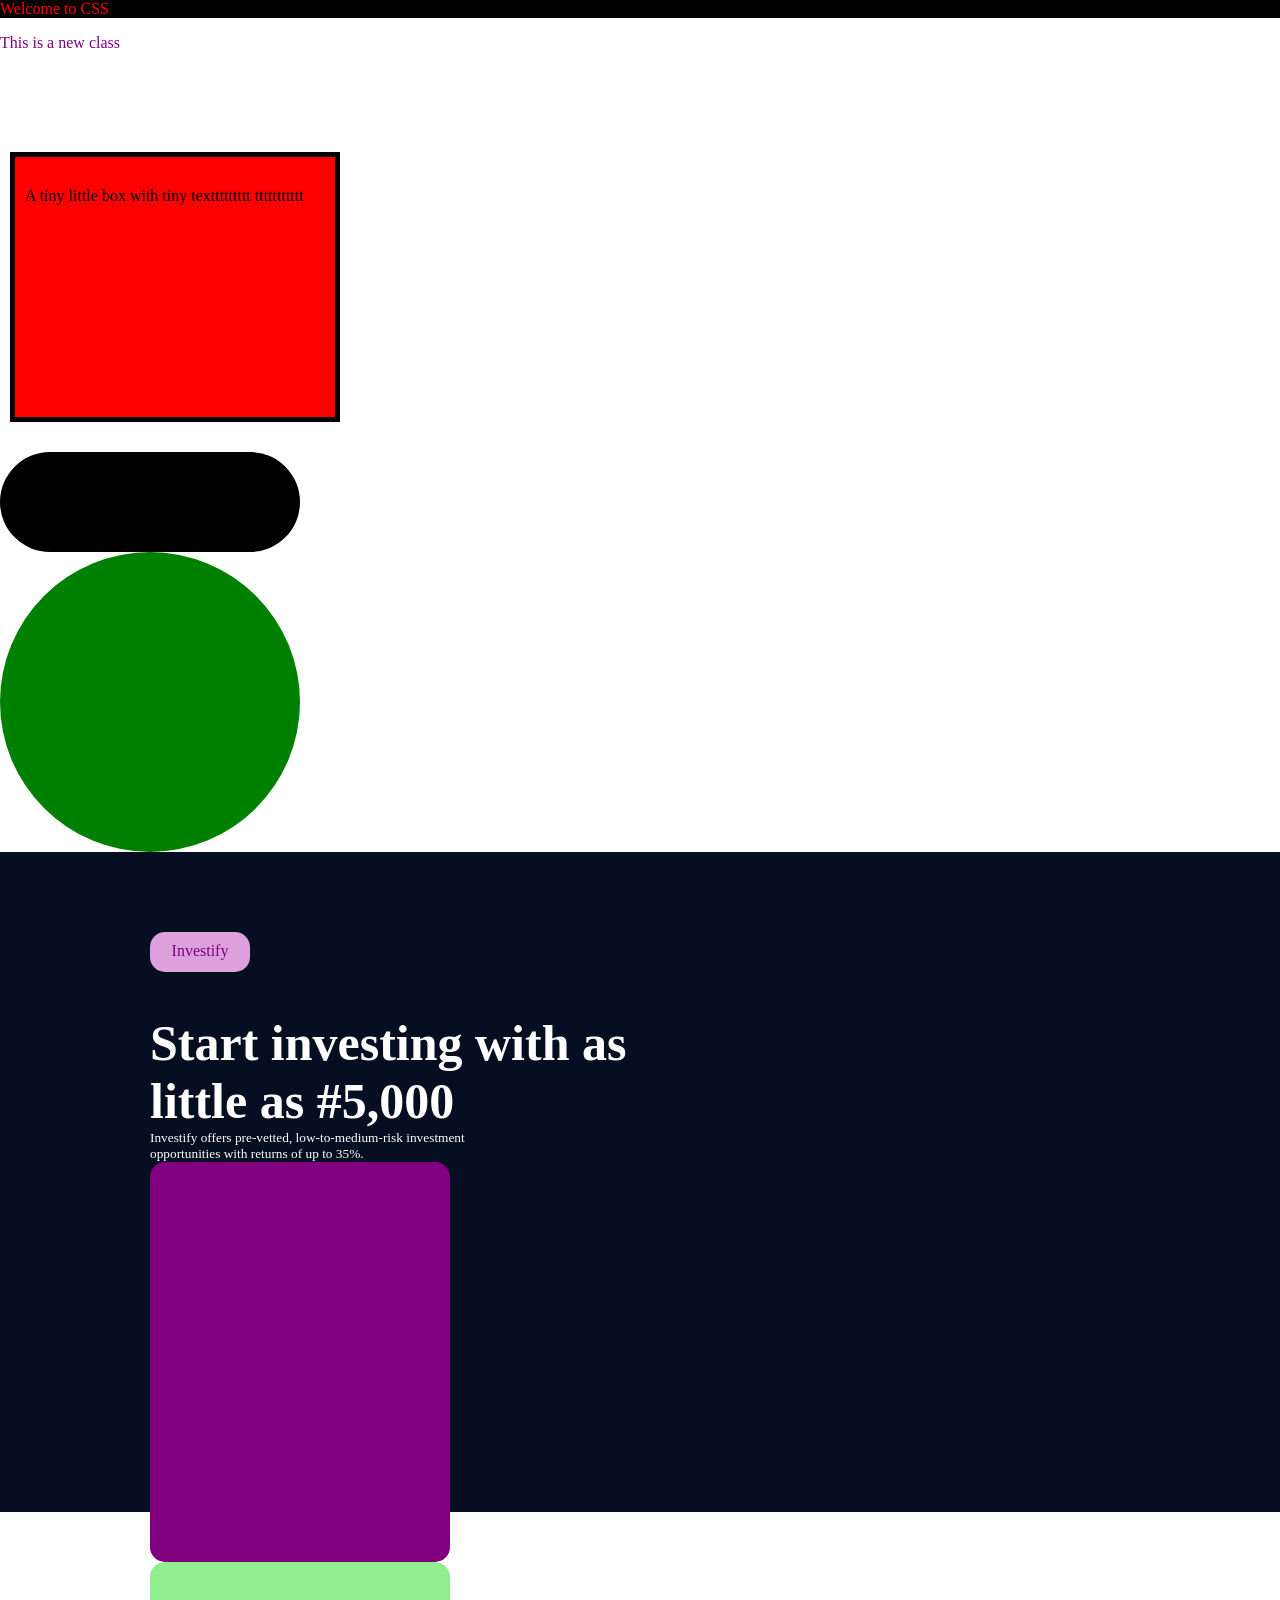
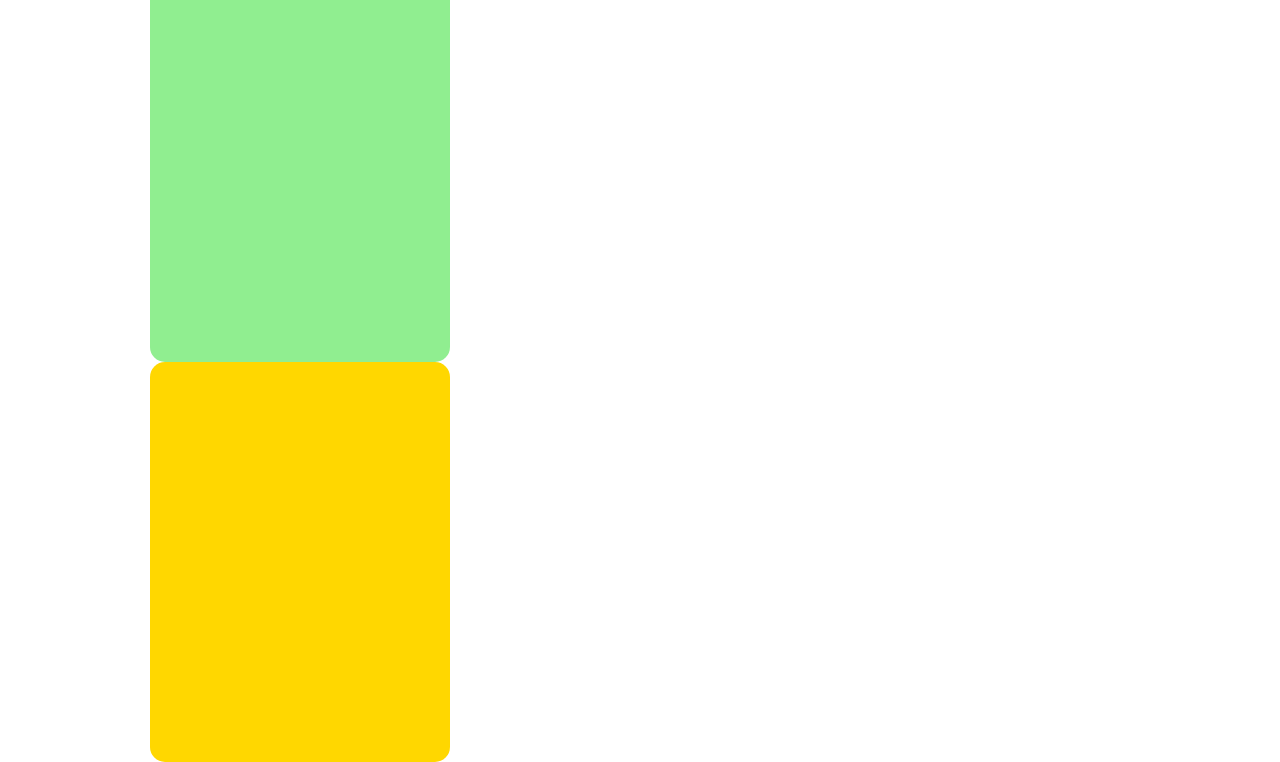
==== index.html @ dcbd5830 "pushing git" ====
<html lang="en">
<head>
    <meta charset="UTF-8">
    <meta name="viewport" content="width=device-width, initial-scale=1.0">
    <title>Document</title>
    <style>
        p {
            color: blue;
        }
    </style>
    <link rel="stylesheet" href="styling.css">

</head>
<body>
    <p style="color: red; background-color: black;">Welcome to CSS</p>
    <p>This is a new class</p>

    <div id="firstDiv">A tiny little box with tiny texttttttttt ttttttttttt</div>
    <div id="secondDiv"></div>

    <div class="thirdDiv"></div>


    <section class="motherDiv">
        <div class="Investify">Investify</div>
        <h1 class="start">Start investing with as <br> little as #5,000</h1>
        <small class="small">Investify offers pre-vetted, low-to-medium-risk investment <br> opportunities with returns of up to 35%.</small>
        
        <div class="card card1"></div>
        <div class="card card2"></div>
        <div class="card card3"></div>



    
    </section>

    
</body>
</html>
---- styling.css ----
p {
   color:purple;

}

div {
   width: 300px;
   height: 200px;
   background-color:red;
}

#firstDiv {
   width: 300px;
   height: 200px;
   background-color:red;
   margin: 100px 50px 30px 10px;
   padding: 30px 10px;
   border: 5px solid black;
}

#secondDiv {
   width: 300px;
   height: 100px;
   background-color:black;
   border-radius: 80px
}

.thirdDiv {
   width: 300px;
   height: 300px;
   background-color:green;
   border-radius: 50%
}

body {
   margin: 0;
   padding: 0;
}

.motherDiv {
   width: 100%;
   height: 500px;
   background-color: #060f21;
   padding: 80px 150px;

}

.investify {
   width: 100px;
   height: 30px;
   background-color: plum;
   border-radius: 15px;
   color: purple;
   padding-top: 10px;
   text-align: center;
}

.start {
   color: white;
   font-size: 50px;
   margin-bottom: 0px;
}

.small {
   color: white;
   /* display: block; */
   /* padding-top: -20px; */
}

.card {
   width: 300px;
   height: 400px;
   border-radius: 15px;
  
}

.card1 {
  
   background-color: purple;
}

.card2 {
  
   background-color: lightgreen;
}

.card3 {
  
   background-color: gold;
}
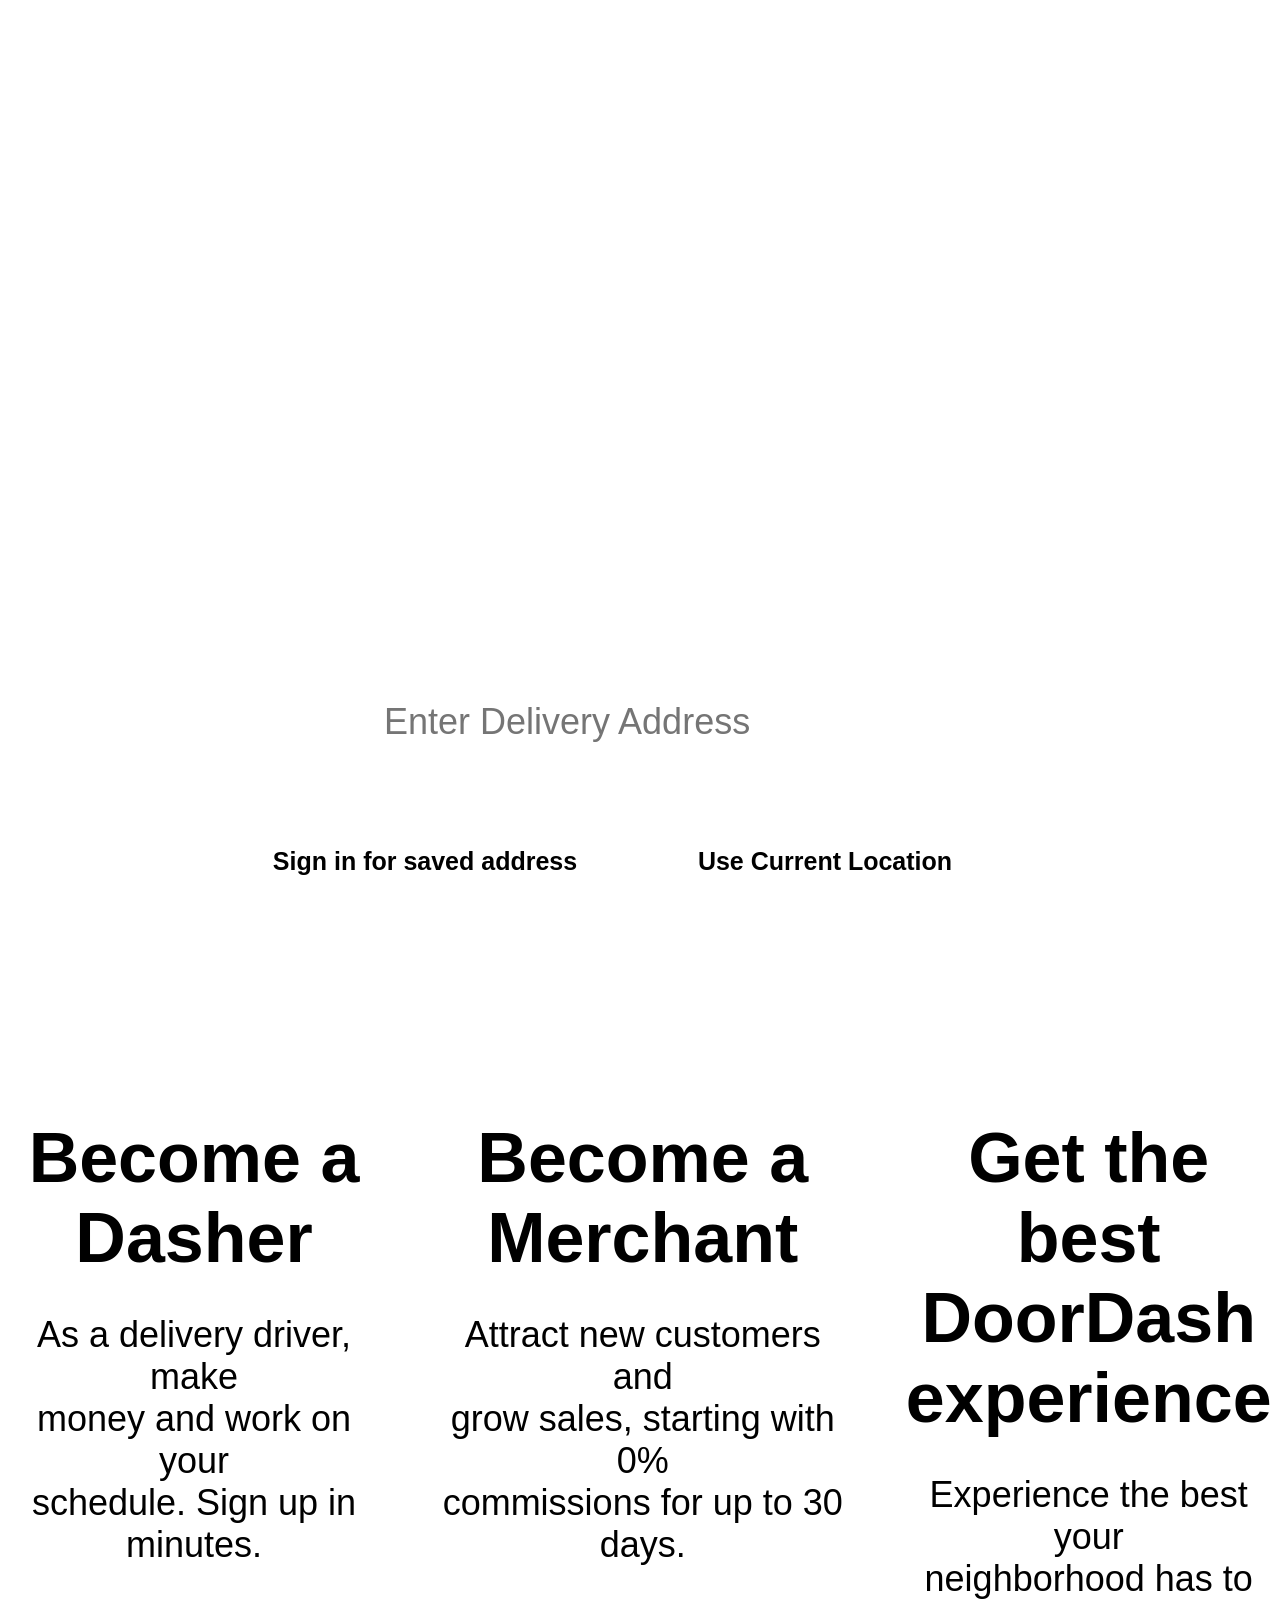
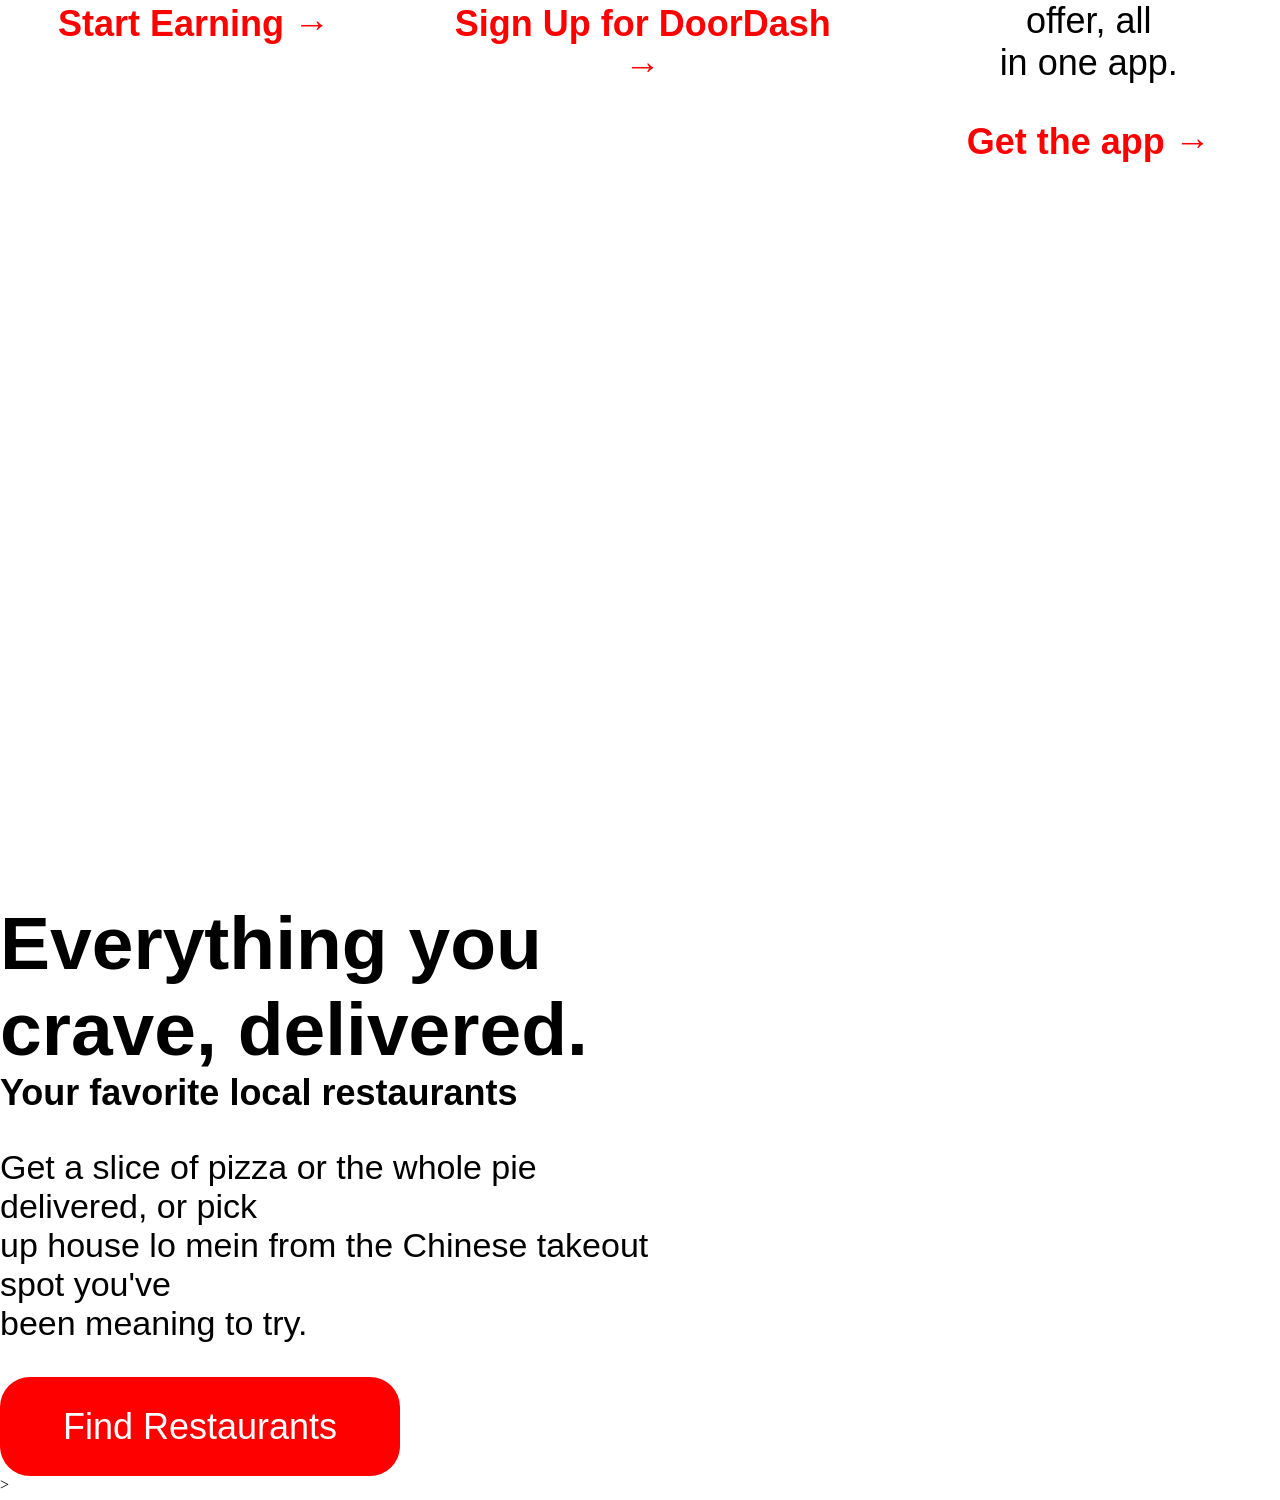
==== commit e1500ca8: "Rename doordash.html to index.html" ====
--- a/index.html
+++ b/index.html
@@ -1,40 +1,18 @@
+<!DOCTYPE html>
 <html lang="en">
 <head>
     <meta charset="UTF-8">
     <meta name="viewport" content="width=device-width, initial-scale=1.0">
     <title>Document</title>
-    <style>
-        p {
-            color: blue;
-        }
-    </style>
-    <link rel="stylesheet" href="styling.css">
-
+    <link rel="stylesheet" href="doordash.css"></link> 
 </head>
 <body>
-    <p style="color: red; background-color: black;">Welcome to CSS</p>
-    <p>This is a new class</p>
-
-    <div id="firstDiv">A tiny little box with tiny texttttttttt ttttttttttt</div>
-    <div id="secondDiv"></div>
-
-    <div class="thirdDiv"></div>
-
-
-    <section class="motherDiv">
-        <div class="Investify">Investify</div>
-        <h1 class="start">Start investing with as <br> little as #5,000</h1>
-        <small class="small">Investify offers pre-vetted, low-to-medium-risk investment <br> opportunities with returns of up to 35%.</small>
-        
-        <div class="card card1"></div>
-        <div class="card card2"></div>
-        <div class="card card3"></div>
-
-
-
-    
-    </section>
-
-    
+     <section class="firstsec"> <div style="height: fit-content;width: fit-content;display: flex;margin-left: 2200px;padding-top: 40px;"><div style="height: fit-content;width: fit-content;margin-top: 30px;margin-right: 40px;"><button style="background-color:#eb1700; height: 90px;width: 180px;font-size: 39px;color: white;border-radius: 35px;border: 1px solid #eb1700;"><a style="text-decoration: none;color: white;" href="https://identity.doordash.com/auth?client_id=1666519390426295040&intl=en-US&layout=consumer_web&prompt=none&redirect_uri=https%3A%2F%2Fwww.doordash.com%2Fpost-login%2F&response_type=code&scope=%2A&state=%2Fhome%7C%7C91887994-5ae8-411a-b1e8-313b774dc812&_gl=1*1zjm08*_gcl_au*MTg4NzI3MTE1OC4xNzkxMzU4NjAxLi0uLS4xNzkxMzU4NjA2LjQxNzA1Nzg2NS4xNzkxMzU4NjA2LjE3OTEzNTg4NTY.&_ga=2.244018821.1601521748.1791358604-2116536883.1791358604">Sign in</a></button></div><div style="height: fit-content;width: fit-content;"><button style="height: 90px;width: 190px;background-color: white;color: black;font-size: 39px;border-radius: 37px;margin-top: 30px;border: 1px solid white;">Sign Up</button></div></div><div style="margin: auto;margin-top: 300px;text-align: center;color: white;">
+      <div style="height: fit-content;width: fit-content;margin: auto;color: white;font-size: 60px;font-family: sans-serif;display: flex;">  <img src="selfhst--doordash-light.png" alt="" width="110px" s><div style="width: fit-content;height: fit-content;margin-top: 30px;">Doordash</div></div><div style="font-family: sans-serif;font-size: 70px;color: white;font-weight: 700;line-height: 28px;margin-top: 30px;">$0 DELIVERY FEE ON FIRST ORDER <br><span style="font-size: 24px;">Other fees apply</span></div><div style="width: 800px;height: 100px; background-color: white;border-radius: 60px;border: none;margin: auto;margin-top: 30px;text-align: center;"><img src="akar-icons--location.png" alt="" width="60px"><input type="text" placeholder="Enter Delivery Address" style="border: none;
+      width: 500px;font-size: 36px;"><button style="border: none;background-color: white; margin-top: 30px;"><img src="bi--arrow-right-circle-fill.png" alt="" width="60px"></button></div><div style="height: fit-content;width: fit-content;margin: auto;
+      margin-top: 40px;"><button class="button"><img src="akar-icons--person.png" alt="" width="50px"><span class="span">Sign in for saved address</span></button><button class="button"><img src="bxl--telegram.png" alt="" width="50px"><span class="span">Use Current Location</span></button></div>
+    </div></section>
+    <section style="width: 100%;height: 1100px;"><div style="height: fit-content;width: fit-content;margin: auto;display: flex;"><div style="width: fit-content;height: fit-content;margin-right: 50px;"><div><img src="https://cdn.doordash.com/media/consumer/home/landing/new/ScootScoot.svg" alt="" width="430px"><div style="text-align: center;"><span class="span2">Become a <br> Dasher</span><p class="ptag">As a delivery driver, make <br> money and work on your <br>schedule. Sign up in minutes.</p></div><div style="text-align: center;"><button class="but">Start Earning →</button></div></div></div><div style="text-align: center;margin-right: 50px;"><img src="https://cdn.doordash.com/media/consumer/home/landing/new/Storefront.svg" alt="" width="430px"><div><span class="span2">Become a <br> Merchant</span><p class="ptag">Attract new customers and <br> grow sales, starting with 0% <br> commissions for up to 30 days.</p></div><div style="text-align: center;"><button class="but">Sign Up for DoorDash →</button></div></div><div style="text-align: center;"><img src="https://cdn.doordash.com/media/consumer/home/landing/new/iphone.svg" alt="" width="430px"><div><span class="span2">Get the best <br> DoorDash <br> experience</span><p class="ptag">Experience the best your <br> neighborhood has to offer, all <br> in one app.</p></div><div><button class="but">Get the app →</button></div></div></div></section>
+    <div style="width: 100%; height: 900px;margin: auto;"><div style="height: fit-content;width: fit-content;display: flex;margin: auto;"><div style="height: fit-content;width: fit-content;margin-top: 300px;margin-right: 100px;"><span class="span3">Everything you <br> crave, delivered.</span><br><span style="font-size: 36px;font-family: sans-serif;font-weight: 600;">Your favorite local restaurants</span><p class="ptag2">Get a slice of pizza or the whole pie delivered, or pick <br> up house lo mein from the Chinese takeout spot you've <br> been meaning to try.</p><button class="but2"> Find Restaurants</button></div><img src="https://img.cdn4dd.com/cdn-cgi/image/fit=cover,format=auto,quality=60/https://cdn.doordash.com/managed/consumer/seo/home/landing_cta/download_the_app_desktop.png" alt="" width="1400px"></div>></div>
 </body>
-</html>+</html>
--- a/doordash.css
+++ b/doordash.css
@@ -0,0 +1,69 @@
+body {
+    margin: 0;
+    padding: 0;
+}
+.firstsec {
+    width: 100%;
+    height: 1100px;
+    background: url(https://img.cdn4dd.com/cdn-cgi/image/fit=cover,width=700,height=400,format=auto,quality=60/https://cdn.doordash.com/managed/consumer/seo/home/hero_v3/hero_desktop.png);
+    background-repeat: no-repeat;
+    background-size: cover;
+    background-position: center;
+}
+.button {
+    width: 370px;
+    height: 60px;
+    background-color: white;
+    border: none;
+    border-radius: 50px;
+    margin-right: 30px;
+}
+.span {
+    font-family: sans-serif;
+    font-size: 25px;
+    text-align: center;
+    font-weight: bold;
+    
+}
+.span2 {
+    color: black;
+    font-family: sans-serif;
+    font-size: 70px;
+    font-weight: 700;
+}
+.ptag {
+    color: black;
+    font-family: sans-serif;
+    font-size: 36px;
+    font-weight: 500px;
+}
+.but {
+    color: red;
+    font-family: sans-serif;
+    font-size: 36px;
+    font-weight: 700;
+    background-color: white;
+    border: none;
+    
+}
+.span3 {
+    color: black;
+    font-family: sans-serif;
+    font-size: 75px;
+    font-weight: 700;
+}
+.ptag2 {
+    color: black;
+    font-family: sans-serif;
+    font-size: 34px;
+    font-weight: 500;
+}
+.but2 {
+    background-color: red;
+    color: white;
+    width: 400px;
+    height: 99px;
+    border: none;
+    border-radius: 30px;
+    font-size: 36px;
+}
